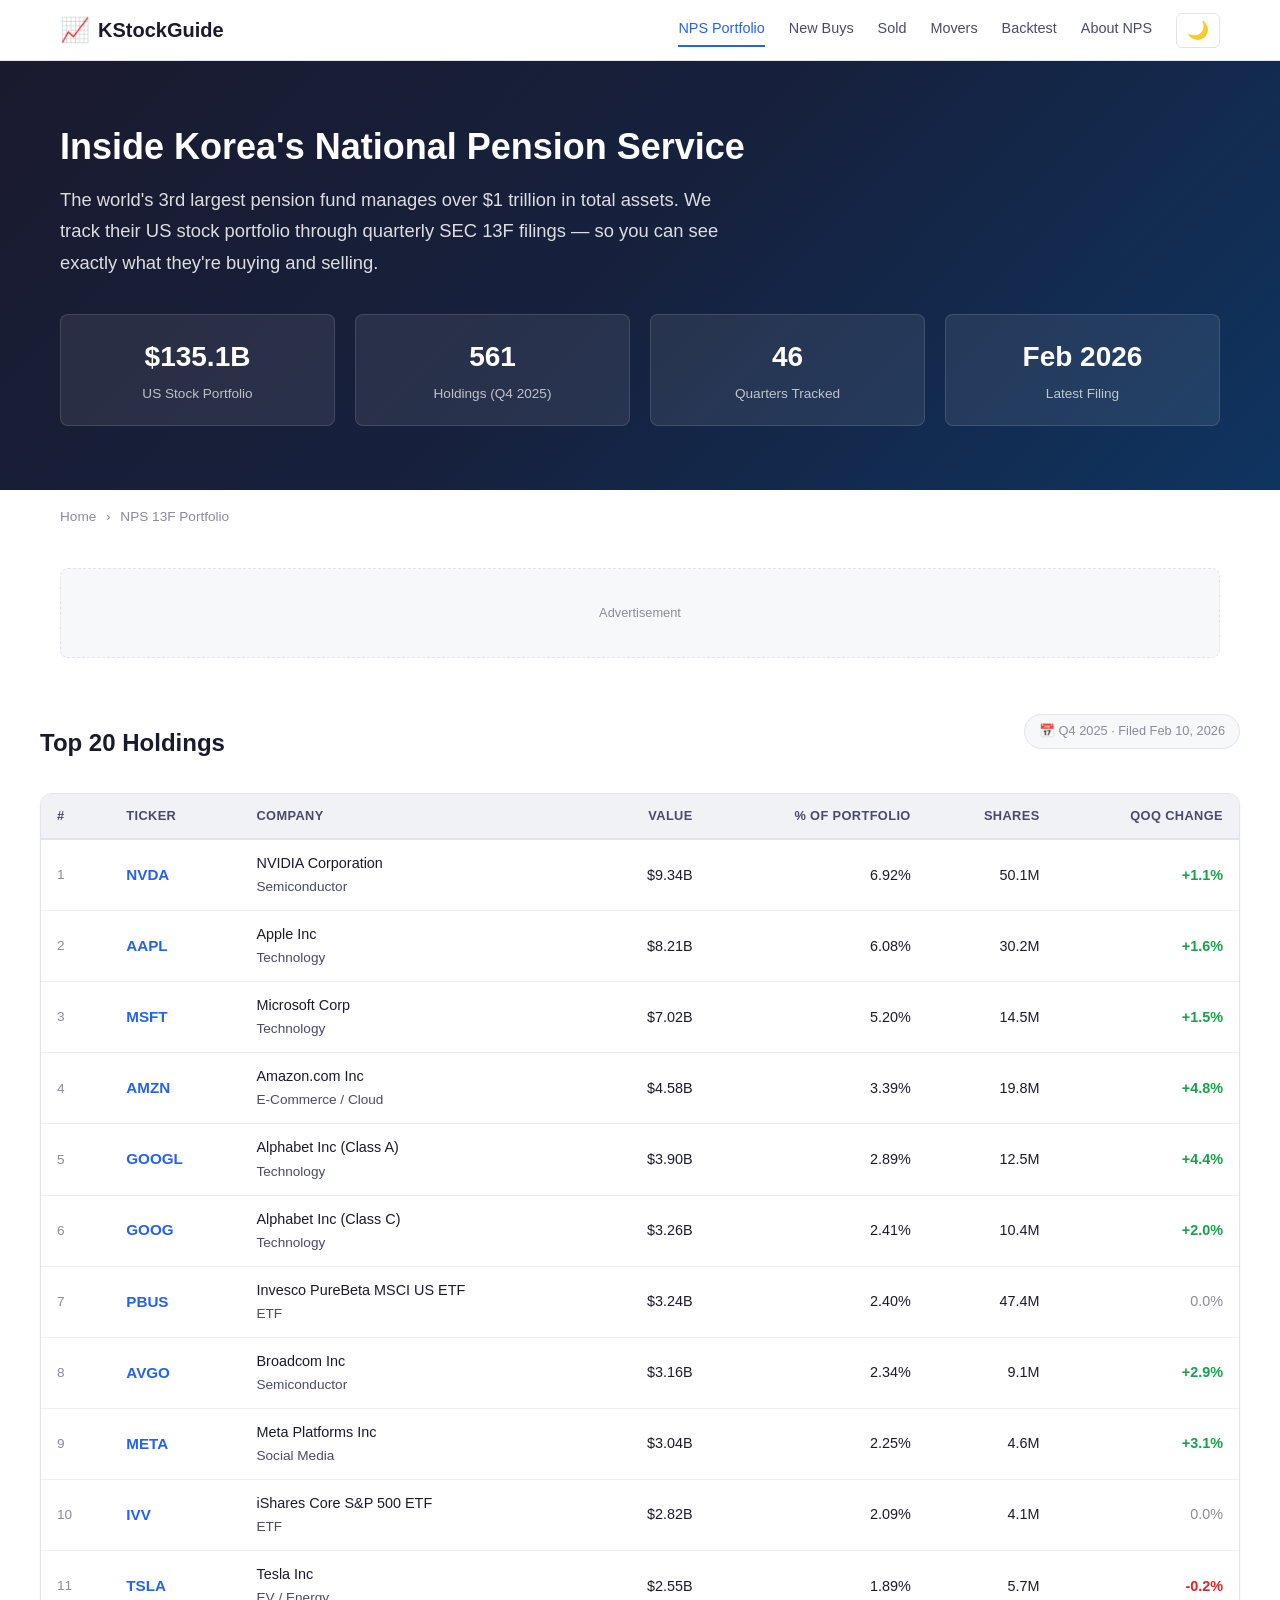
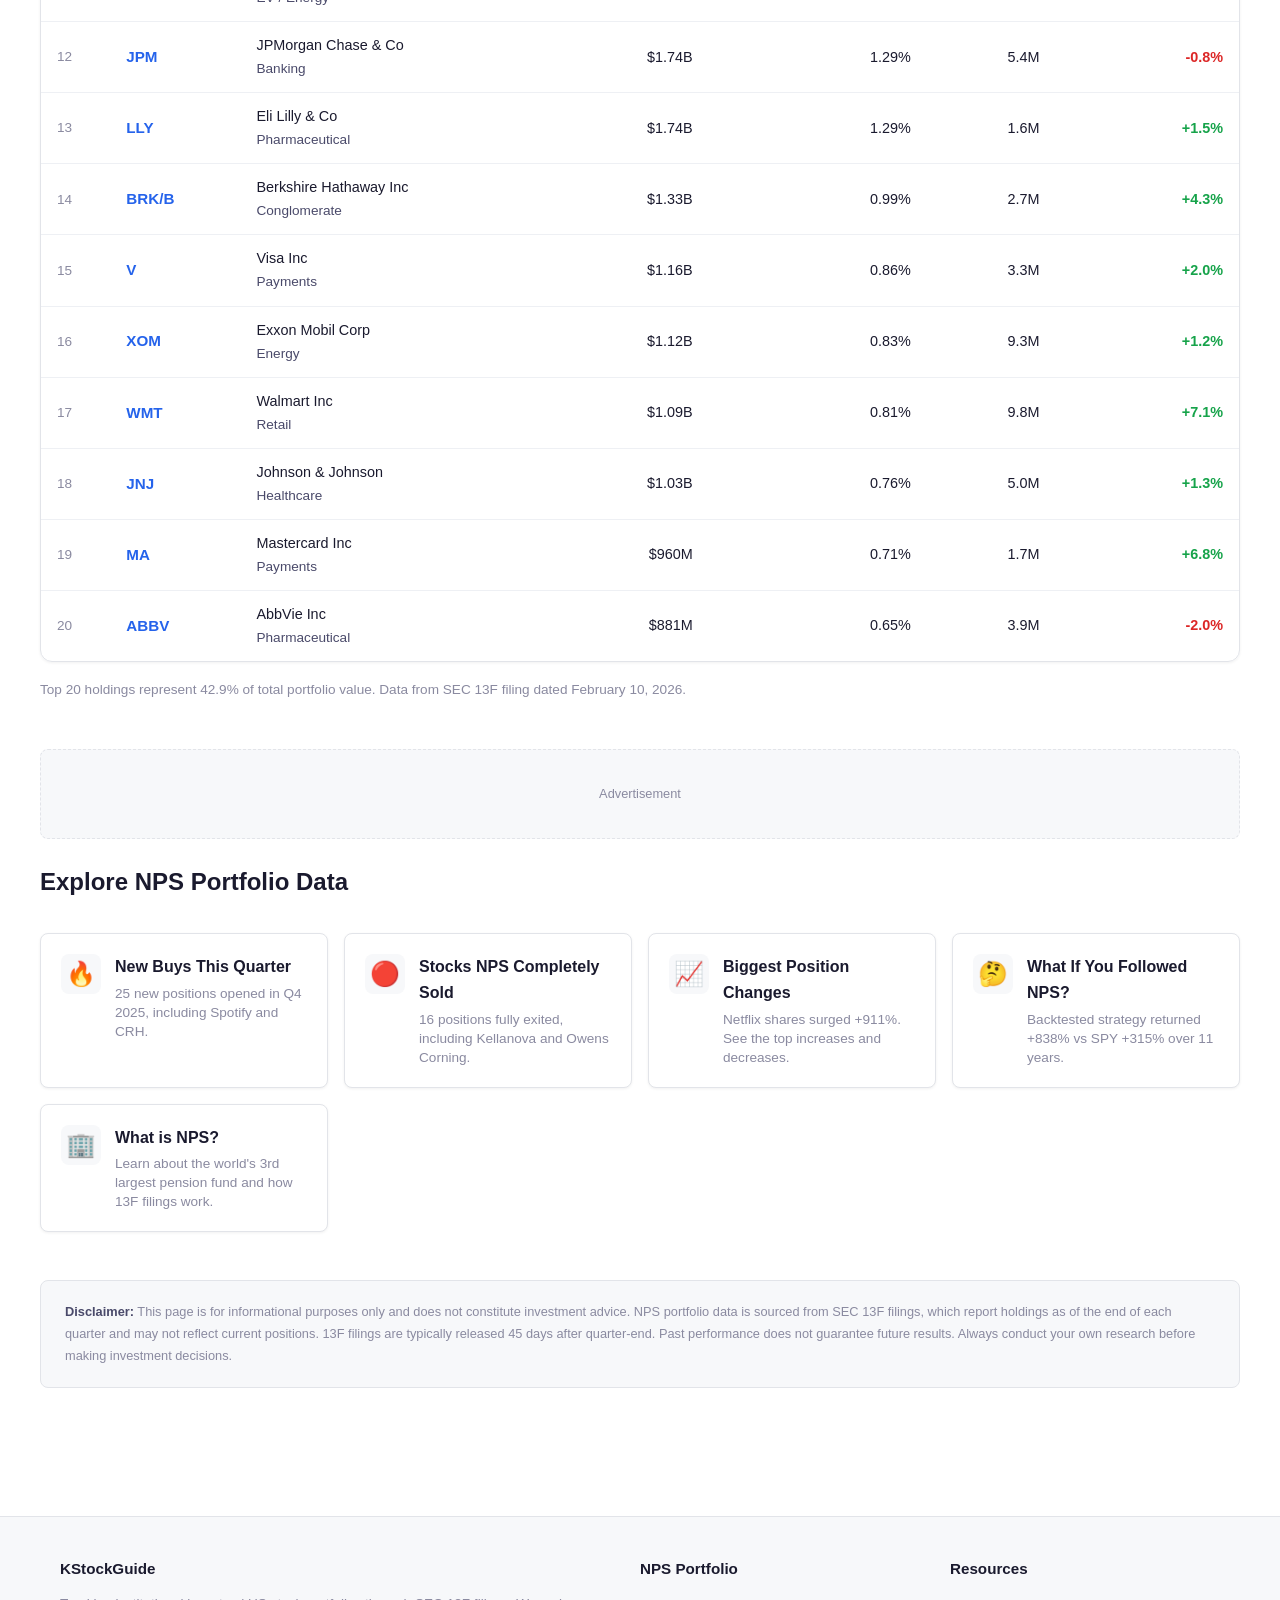
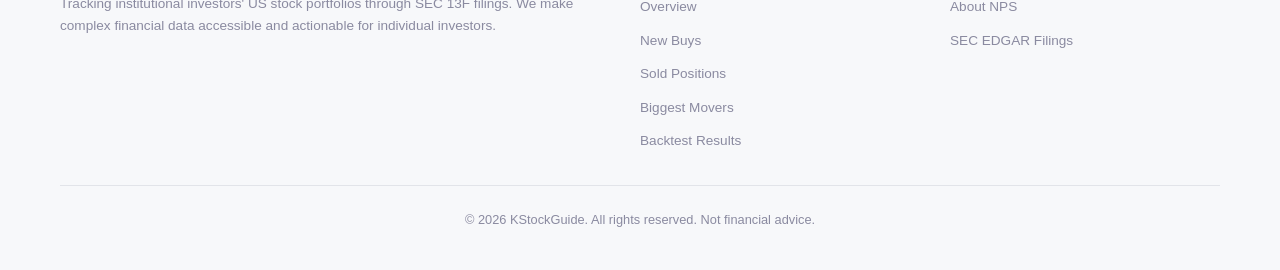
==== nps/index.html @ 9ca77d60 "Initial NPS pages for kstockguide" ====
<!DOCTYPE html>
<html lang="en">
<head>
  <meta charset="UTF-8">
  <meta name="viewport" content="width=device-width, initial-scale=1.0">
  <title>NPS 13F Portfolio — Korea's National Pension Service US Stock Holdings | KStockGuide</title>
  <meta name="description" content="Track Korea's National Pension Service (NPS) US stock portfolio. $135B in US equities across 561 holdings. Updated quarterly from SEC 13F filings.">
  <meta name="keywords" content="NPS, National Pension Service, 13F filing, Korean pension fund, US stocks, portfolio tracking">
  <link rel="canonical" href="https://kstockguide.com/nps/">

  <!-- Open Graph -->
  <meta property="og:title" content="NPS 13F Portfolio — Korea's National Pension Service US Holdings">
  <meta property="og:description" content="Track the $135B US stock portfolio of the world's 3rd largest pension fund. 561 holdings across 46 quarters.">
  <meta property="og:type" content="website">
  <meta property="og:url" content="https://kstockguide.com/nps/">
  <meta property="og:site_name" content="KStockGuide">

  <!-- Twitter -->
  <meta name="twitter:card" content="summary_large_image">
  <meta name="twitter:title" content="NPS 13F Portfolio — Korea's National Pension Service US Holdings">
  <meta name="twitter:description" content="Track the $135B US stock portfolio of the world's 3rd largest pension fund.">

  <link rel="stylesheet" href="nps-style.css">

  <!-- Google Analytics -->
  <script async src="https://www.googletagmanager.com/gtag/js?id=G-3JZ9LSC9H9"></script>
  <script>window.dataLayer=window.dataLayer||[];function gtag(){dataLayer.push(arguments);}gtag('js',new Date());gtag('config','G-3JZ9LSC9H9');</script>

  <!-- Microsoft Clarity -->
  <script type="text/javascript">(function(c,l,a,r,i,t,y){c[a]=c[a]||function(){(c[a].q=c[a].q||[]).push(arguments)};t=l.createElement(r);t.async=1;t.src="https://www.clarity.ms/tag/"+i;y=l.getElementsByTagName(r)[0];y.parentNode.insertBefore(t,y);})(window,document,"clarity","script","vjb1ph46p9");</script>

  <!-- Google AdSense -->
  <script async src="https://pagead2.googlesyndication.com/pagead/js/adsbygoogle.js?client=ca-pub-7776849230910580" crossorigin="anonymous"></script>

  <!-- JSON-LD -->
  <script type="application/ld+json">
  {
    "@context": "https://schema.org",
    "@type": "WebPage",
    "name": "NPS 13F Portfolio — Korea's National Pension Service US Stock Holdings",
    "description": "Track Korea's National Pension Service (NPS) US stock portfolio. $135B in US equities across 561 holdings.",
    "url": "https://kstockguide.com/nps/",
    "publisher": {
      "@type": "Organization",
      "name": "KStockGuide"
    },
    "breadcrumb": {
      "@type": "BreadcrumbList",
      "itemListElement": [
        {"@type": "ListItem", "position": 1, "name": "Home", "item": "https://kstockguide.com/"},
        {"@type": "ListItem", "position": 2, "name": "NPS 13F Portfolio"}
      ]
    }
  }
  </script>
</head>
<body>
  <!-- Header -->
  <header class="site-header">
    <div class="container header-inner">
      <a href="https://kstockguide.com/" class="site-logo">
        <span class="logo-icon">&#x1F4C8;</span> KStockGuide
      </a>
      <button class="mobile-menu-btn" aria-label="Toggle menu">&#9776;</button>
      <nav class="header-nav">
        <a href="/nps/" class="active">NPS Portfolio</a>
        <a href="/nps/new-buys.html">New Buys</a>
        <a href="/nps/sold.html">Sold</a>
        <a href="/nps/movers.html">Movers</a>
        <a href="/nps/backtest.html">Backtest</a>
        <a href="/nps/about-nps.html">About NPS</a>
        <button class="theme-toggle" aria-label="Toggle theme">&#127769;</button>
      </nav>
    </div>
  </header>

  <!-- Hero -->
  <section class="hero">
    <div class="container">
      <h1>Inside Korea's National Pension Service</h1>
      <p class="subtitle">The world's 3rd largest pension fund manages over $1 trillion in total assets. We track their US stock portfolio through quarterly SEC 13F filings &mdash; so you can see exactly what they're buying and selling.</p>
      <div class="hero-stats">
        <div class="hero-stat">
          <span class="stat-value">$135.1B</span>
          <span class="stat-label">US Stock Portfolio</span>
        </div>
        <div class="hero-stat">
          <span class="stat-value">561</span>
          <span class="stat-label">Holdings (Q4 2025)</span>
        </div>
        <div class="hero-stat">
          <span class="stat-value">46</span>
          <span class="stat-label">Quarters Tracked</span>
        </div>
        <div class="hero-stat">
          <span class="stat-value">Feb 2026</span>
          <span class="stat-label">Latest Filing</span>
        </div>
      </div>
    </div>
  </section>

  <!-- Breadcrumb -->
  <div class="container">
    <nav class="breadcrumb">
      <a href="https://kstockguide.com/">Home</a>
      <span>&rsaquo;</span>
      NPS 13F Portfolio
    </nav>
  </div>

  <!-- Ad Slot: Top Banner -->
  <div class="container">
    <div class="ad-slot">Advertisement</div>
  </div>

  <!-- Main Content -->
  <main class="container content-wrapper">

    <!-- Top 20 Holdings -->
    <section class="section">
      <div class="section-header">
        <h2>Top 20 Holdings</h2>
        <span class="timeline-note">&#128197; Q4 2025 &middot; Filed Feb 10, 2026</span>
      </div>

      <div class="table-container">
        <table data-sortable>
          <thead>
            <tr>
              <th data-sort="number">#</th>
              <th data-sort="string">Ticker</th>
              <th data-sort="string">Company</th>
              <th data-sort="number" class="text-right">Value</th>
              <th data-sort="number" class="text-right">% of Portfolio</th>
              <th data-sort="number" class="text-right">Shares</th>
              <th data-sort="number" class="text-right">QoQ Change</th>
            </tr>
          </thead>
          <tbody>
            <tr>
              <td class="rank-cell">1</td>
              <td class="ticker-cell">NVDA</td>
              <td>NVIDIA Corporation<br><span class="company-cell">Semiconductor</span></td>
              <td class="text-right" data-value="9344899550">$9.34B</td>
              <td class="text-right" data-value="6.92">6.92%</td>
              <td class="text-right" data-value="50106700">50.1M</td>
              <td class="text-right gain" data-value="1.1">+1.1%</td>
            </tr>
            <tr>
              <td class="rank-cell">2</td>
              <td class="ticker-cell">AAPL</td>
              <td>Apple Inc<br><span class="company-cell">Technology</span></td>
              <td class="text-right" data-value="8208878762">$8.21B</td>
              <td class="text-right" data-value="6.08">6.08%</td>
              <td class="text-right" data-value="30195243">30.2M</td>
              <td class="text-right gain" data-value="1.6">+1.6%</td>
            </tr>
            <tr>
              <td class="rank-cell">3</td>
              <td class="ticker-cell">MSFT</td>
              <td>Microsoft Corp<br><span class="company-cell">Technology</span></td>
              <td class="text-right" data-value="7016759881">$7.02B</td>
              <td class="text-right" data-value="5.20">5.20%</td>
              <td class="text-right" data-value="14508829">14.5M</td>
              <td class="text-right gain" data-value="1.5">+1.5%</td>
            </tr>
            <tr>
              <td class="rank-cell">4</td>
              <td class="ticker-cell">AMZN</td>
              <td>Amazon.com Inc<br><span class="company-cell">E-Commerce / Cloud</span></td>
              <td class="text-right" data-value="4580234892">$4.58B</td>
              <td class="text-right" data-value="3.39">3.39%</td>
              <td class="text-right" data-value="19843319">19.8M</td>
              <td class="text-right gain" data-value="4.8">+4.8%</td>
            </tr>
            <tr>
              <td class="rank-cell">5</td>
              <td class="ticker-cell">GOOGL</td>
              <td>Alphabet Inc (Class A)<br><span class="company-cell">Technology</span></td>
              <td class="text-right" data-value="3902687450">$3.90B</td>
              <td class="text-right" data-value="2.89">2.89%</td>
              <td class="text-right" data-value="12468650">12.5M</td>
              <td class="text-right gain" data-value="4.4">+4.4%</td>
            </tr>
            <tr>
              <td class="rank-cell">6</td>
              <td class="ticker-cell">GOOG</td>
              <td>Alphabet Inc (Class C)<br><span class="company-cell">Technology</span></td>
              <td class="text-right" data-value="3261078636">$3.26B</td>
              <td class="text-right" data-value="2.41">2.41%</td>
              <td class="text-right" data-value="10392220">10.4M</td>
              <td class="text-right gain" data-value="2.0">+2.0%</td>
            </tr>
            <tr>
              <td class="rank-cell">7</td>
              <td class="ticker-cell">PBUS</td>
              <td>Invesco PureBeta MSCI US ETF<br><span class="company-cell">ETF</span></td>
              <td class="text-right" data-value="3243322953">$3.24B</td>
              <td class="text-right" data-value="2.40">2.40%</td>
              <td class="text-right" data-value="47382366">47.4M</td>
              <td class="text-right" data-value="0.0" style="color:var(--text-muted)">0.0%</td>
            </tr>
            <tr>
              <td class="rank-cell">8</td>
              <td class="ticker-cell">AVGO</td>
              <td>Broadcom Inc<br><span class="company-cell">Semiconductor</span></td>
              <td class="text-right" data-value="3155457382">$3.16B</td>
              <td class="text-right" data-value="2.34">2.34%</td>
              <td class="text-right" data-value="9117184">9.1M</td>
              <td class="text-right gain" data-value="2.9">+2.9%</td>
            </tr>
            <tr>
              <td class="rank-cell">9</td>
              <td class="ticker-cell">META</td>
              <td>Meta Platforms Inc<br><span class="company-cell">Social Media</span></td>
              <td class="text-right" data-value="3041542899">$3.04B</td>
              <td class="text-right" data-value="2.25">2.25%</td>
              <td class="text-right" data-value="4607770">4.6M</td>
              <td class="text-right gain" data-value="3.1">+3.1%</td>
            </tr>
            <tr>
              <td class="rank-cell">10</td>
              <td class="ticker-cell">IVV</td>
              <td>iShares Core S&amp;P 500 ETF<br><span class="company-cell">ETF</span></td>
              <td class="text-right" data-value="2821758175">$2.82B</td>
              <td class="text-right" data-value="2.09">2.09%</td>
              <td class="text-right" data-value="4119355">4.1M</td>
              <td class="text-right" data-value="0.0" style="color:var(--text-muted)">0.0%</td>
            </tr>
            <tr>
              <td class="rank-cell">11</td>
              <td class="ticker-cell">TSLA</td>
              <td>Tesla Inc<br><span class="company-cell">EV / Energy</span></td>
              <td class="text-right" data-value="2551161272">$2.55B</td>
              <td class="text-right" data-value="1.89">1.89%</td>
              <td class="text-right" data-value="5672777">5.7M</td>
              <td class="text-right loss" data-value="-0.2">-0.2%</td>
            </tr>
            <tr>
              <td class="rank-cell">12</td>
              <td class="ticker-cell">JPM</td>
              <td>JPMorgan Chase &amp; Co<br><span class="company-cell">Banking</span></td>
              <td class="text-right" data-value="1742884758">$1.74B</td>
              <td class="text-right" data-value="1.29">1.29%</td>
              <td class="text-right" data-value="5408990">5.4M</td>
              <td class="text-right loss" data-value="-0.8">-0.8%</td>
            </tr>
            <tr>
              <td class="rank-cell">13</td>
              <td class="ticker-cell">LLY</td>
              <td>Eli Lilly &amp; Co<br><span class="company-cell">Pharmaceutical</span></td>
              <td class="text-right" data-value="1736303518">$1.74B</td>
              <td class="text-right" data-value="1.29">1.29%</td>
              <td class="text-right" data-value="1615647">1.6M</td>
              <td class="text-right gain" data-value="1.5">+1.5%</td>
            </tr>
            <tr>
              <td class="rank-cell">14</td>
              <td class="ticker-cell">BRK/B</td>
              <td>Berkshire Hathaway Inc<br><span class="company-cell">Conglomerate</span></td>
              <td class="text-right" data-value="1334842367">$1.33B</td>
              <td class="text-right" data-value="0.99">0.99%</td>
              <td class="text-right" data-value="2655610">2.7M</td>
              <td class="text-right gain" data-value="4.3">+4.3%</td>
            </tr>
            <tr>
              <td class="rank-cell">15</td>
              <td class="ticker-cell">V</td>
              <td>Visa Inc<br><span class="company-cell">Payments</span></td>
              <td class="text-right" data-value="1156196178">$1.16B</td>
              <td class="text-right" data-value="0.86">0.86%</td>
              <td class="text-right" data-value="3296730">3.3M</td>
              <td class="text-right gain" data-value="2.0">+2.0%</td>
            </tr>
            <tr>
              <td class="rank-cell">16</td>
              <td class="ticker-cell">XOM</td>
              <td>Exxon Mobil Corp<br><span class="company-cell">Energy</span></td>
              <td class="text-right" data-value="1122881709">$1.12B</td>
              <td class="text-right" data-value="0.83">0.83%</td>
              <td class="text-right" data-value="9330910">9.3M</td>
              <td class="text-right gain" data-value="1.2">+1.2%</td>
            </tr>
            <tr>
              <td class="rank-cell">17</td>
              <td class="ticker-cell">WMT</td>
              <td>Walmart Inc<br><span class="company-cell">Retail</span></td>
              <td class="text-right" data-value="1093304405">$1.09B</td>
              <td class="text-right" data-value="0.81">0.81%</td>
              <td class="text-right" data-value="9812461">9.8M</td>
              <td class="text-right gain" data-value="7.1">+7.1%</td>
            </tr>
            <tr>
              <td class="rank-cell">18</td>
              <td class="ticker-cell">JNJ</td>
              <td>Johnson &amp; Johnson<br><span class="company-cell">Healthcare</span></td>
              <td class="text-right" data-value="1032789356">$1.03B</td>
              <td class="text-right" data-value="0.76">0.76%</td>
              <td class="text-right" data-value="4990526">5.0M</td>
              <td class="text-right gain" data-value="1.3">+1.3%</td>
            </tr>
            <tr>
              <td class="rank-cell">19</td>
              <td class="ticker-cell">MA</td>
              <td>Mastercard Inc<br><span class="company-cell">Payments</span></td>
              <td class="text-right" data-value="960318351">$960M</td>
              <td class="text-right" data-value="0.71">0.71%</td>
              <td class="text-right" data-value="1682172">1.7M</td>
              <td class="text-right gain" data-value="6.8">+6.8%</td>
            </tr>
            <tr>
              <td class="rank-cell">20</td>
              <td class="ticker-cell">ABBV</td>
              <td>AbbVie Inc<br><span class="company-cell">Pharmaceutical</span></td>
              <td class="text-right" data-value="881224466">$881M</td>
              <td class="text-right" data-value="0.65">0.65%</td>
              <td class="text-right" data-value="3856731">3.9M</td>
              <td class="text-right loss" data-value="-2.0">-2.0%</td>
            </tr>
          </tbody>
        </table>
      </div>
      <p class="mt-16" style="font-size:0.85rem;color:var(--text-muted);">Top 20 holdings represent 42.9% of total portfolio value. Data from SEC 13F filing dated February 10, 2026.</p>
    </section>

    <!-- Ad Slot: Mid Content -->
    <div class="ad-slot">Advertisement</div>

    <!-- Quick Links -->
    <section class="section">
      <h2 class="mb-24">Explore NPS Portfolio Data</h2>
      <div class="quick-links">
        <a href="/nps/new-buys.html" class="quick-link">
          <div class="ql-icon">&#128293;</div>
          <div class="ql-text">
            <h4>New Buys This Quarter</h4>
            <p>25 new positions opened in Q4 2025, including Spotify and CRH.</p>
          </div>
        </a>
        <a href="/nps/sold.html" class="quick-link">
          <div class="ql-icon">&#128308;</div>
          <div class="ql-text">
            <h4>Stocks NPS Completely Sold</h4>
            <p>16 positions fully exited, including Kellanova and Owens Corning.</p>
          </div>
        </a>
        <a href="/nps/movers.html" class="quick-link">
          <div class="ql-icon">&#128200;</div>
          <div class="ql-text">
            <h4>Biggest Position Changes</h4>
            <p>Netflix shares surged +911%. See the top increases and decreases.</p>
          </div>
        </a>
        <a href="/nps/backtest.html" class="quick-link">
          <div class="ql-icon">&#129300;</div>
          <div class="ql-text">
            <h4>What If You Followed NPS?</h4>
            <p>Backtested strategy returned +838% vs SPY +315% over 11 years.</p>
          </div>
        </a>
        <a href="/nps/about-nps.html" class="quick-link">
          <div class="ql-icon">&#127970;</div>
          <div class="ql-text">
            <h4>What is NPS?</h4>
            <p>Learn about the world's 3rd largest pension fund and how 13F filings work.</p>
          </div>
        </a>
      </div>
    </section>

    <!-- Disclaimer -->
    <div class="disclaimer">
      <strong>Disclaimer:</strong> This page is for informational purposes only and does not constitute investment advice. NPS portfolio data is sourced from SEC 13F filings, which report holdings as of the end of each quarter and may not reflect current positions. 13F filings are typically released 45 days after quarter-end. Past performance does not guarantee future results. Always conduct your own research before making investment decisions.
    </div>
  </main>

  <!-- Footer -->
  <footer class="site-footer">
    <div class="container">
      <div class="footer-inner">
        <div class="footer-about">
          <h4>KStockGuide</h4>
          <p>Tracking institutional investors' US stock portfolios through SEC 13F filings. We make complex financial data accessible and actionable for individual investors.</p>
        </div>
        <div class="footer-links">
          <h4>NPS Portfolio</h4>
          <ul>
            <li><a href="/nps/">Overview</a></li>
            <li><a href="/nps/new-buys.html">New Buys</a></li>
            <li><a href="/nps/sold.html">Sold Positions</a></li>
            <li><a href="/nps/movers.html">Biggest Movers</a></li>
            <li><a href="/nps/backtest.html">Backtest Results</a></li>
          </ul>
        </div>
        <div class="footer-links">
          <h4>Resources</h4>
          <ul>
            <li><a href="/nps/about-nps.html">About NPS</a></li>
            <li><a href="https://www.sec.gov/cgi-bin/browse-edgar?action=getcompany&CIK=0001608046&type=13F" target="_blank" rel="noopener">SEC EDGAR Filings</a></li>
          </ul>
        </div>
      </div>
      <div class="footer-bottom">
        &copy; 2026 KStockGuide. All rights reserved. Not financial advice.
      </div>
    </div>
  </footer>

  <script src="nps-main.js"></script>
</body>
</html>
---- nps/nps-style.css ----
/* ============================================
   NPS 13F Portfolio — Shared Styles
   kstockguide.com
   ============================================ */

/* ---------- CSS Variables / Theming ---------- */
:root {
  --bg-primary: #ffffff;
  --bg-secondary: #f7f8fa;
  --bg-card: #ffffff;
  --bg-table-header: #f0f2f5;
  --bg-table-row-hover: #f5f7fa;
  --text-primary: #1a1a2e;
  --text-secondary: #4a4a6a;
  --text-muted: #8a8aa0;
  --border-color: #e2e4e9;
  --border-light: #eef0f4;
  --accent: #2563eb;
  --accent-hover: #1d4ed8;
  --gain: #16a34a;
  --gain-bg: #f0fdf4;
  --loss: #dc2626;
  --loss-bg: #fef2f2;
  --hero-bg: linear-gradient(135deg, #1a1a2e 0%, #16213e 50%, #0f3460 100%);
  --hero-text: #ffffff;
  --shadow-sm: 0 1px 3px rgba(0,0,0,0.06);
  --shadow-md: 0 4px 12px rgba(0,0,0,0.08);
  --shadow-lg: 0 8px 24px rgba(0,0,0,0.12);
  --radius: 8px;
  --radius-lg: 12px;
}

[data-theme="dark"] {
  --bg-primary: #0f0f1a;
  --bg-secondary: #1a1a2e;
  --bg-card: #16162a;
  --bg-table-header: #1e1e36;
  --bg-table-row-hover: #22223a;
  --text-primary: #e8e8f0;
  --text-secondary: #b0b0c8;
  --text-muted: #6a6a88;
  --border-color: #2a2a44;
  --border-light: #222238;
  --accent: #3b82f6;
  --accent-hover: #60a5fa;
  --gain: #22c55e;
  --gain-bg: rgba(34,197,94,0.1);
  --loss: #ef4444;
  --loss-bg: rgba(239,68,68,0.1);
  --hero-bg: linear-gradient(135deg, #0a0a18 0%, #111128 50%, #0d1f3c 100%);
  --shadow-sm: 0 1px 3px rgba(0,0,0,0.2);
  --shadow-md: 0 4px 12px rgba(0,0,0,0.3);
  --shadow-lg: 0 8px 24px rgba(0,0,0,0.4);
}

/* ---------- Reset & Base ---------- */
*, *::before, *::after {
  box-sizing: border-box;
  margin: 0;
  padding: 0;
}

html {
  font-size: 16px;
  scroll-behavior: smooth;
}

body {
  font-family: -apple-system, BlinkMacSystemFont, 'Segoe UI', Roboto, 'Helvetica Neue', Arial, sans-serif;
  background-color: var(--bg-primary);
  color: var(--text-primary);
  line-height: 1.6;
  -webkit-font-smoothing: antialiased;
  transition: background-color 0.3s, color 0.3s;
}

a {
  color: var(--accent);
  text-decoration: none;
  transition: color 0.2s;
}

a:hover {
  color: var(--accent-hover);
  text-decoration: underline;
}

img { max-width: 100%; }

/* ---------- Layout ---------- */
.container {
  max-width: 1200px;
  margin: 0 auto;
  padding: 0 20px;
}

.content-wrapper {
  padding: 32px 0 64px;
}

/* ---------- Header / Nav ---------- */
.site-header {
  background: var(--bg-card);
  border-bottom: 1px solid var(--border-color);
  position: sticky;
  top: 0;
  z-index: 100;
  backdrop-filter: blur(8px);
}

.header-inner {
  display: flex;
  align-items: center;
  justify-content: space-between;
  height: 60px;
}

.site-logo {
  font-size: 1.25rem;
  font-weight: 700;
  color: var(--text-primary);
  display: flex;
  align-items: center;
  gap: 8px;
}

.site-logo:hover {
  text-decoration: none;
  color: var(--accent);
}

.site-logo .logo-icon {
  font-size: 1.5rem;
}

.header-nav {
  display: flex;
  align-items: center;
  gap: 24px;
}

.header-nav a {
  color: var(--text-secondary);
  font-size: 0.9rem;
  font-weight: 500;
  padding: 4px 0;
  border-bottom: 2px solid transparent;
  transition: color 0.2s, border-color 0.2s;
}

.header-nav a:hover,
.header-nav a.active {
  color: var(--accent);
  border-bottom-color: var(--accent);
  text-decoration: none;
}

.theme-toggle {
  background: none;
  border: 1px solid var(--border-color);
  border-radius: 6px;
  padding: 6px 10px;
  cursor: pointer;
  font-size: 1.1rem;
  color: var(--text-secondary);
  transition: background 0.2s, border-color 0.2s;
}

.theme-toggle:hover {
  background: var(--bg-secondary);
  border-color: var(--text-muted);
}

/* Mobile menu */
.mobile-menu-btn {
  display: none;
  background: none;
  border: none;
  font-size: 1.5rem;
  color: var(--text-primary);
  cursor: pointer;
  padding: 4px;
}

@media (max-width: 768px) {
  .mobile-menu-btn { display: block; }

  .header-nav {
    display: none;
    position: absolute;
    top: 60px;
    left: 0;
    right: 0;
    background: var(--bg-card);
    border-bottom: 1px solid var(--border-color);
    flex-direction: column;
    padding: 16px 20px;
    gap: 12px;
    box-shadow: var(--shadow-md);
  }

  .header-nav.open { display: flex; }

  .header-nav a {
    padding: 8px 0;
    font-size: 1rem;
  }
}

/* ---------- Breadcrumb ---------- */
.breadcrumb {
  padding: 16px 0;
  font-size: 0.85rem;
  color: var(--text-muted);
}

.breadcrumb a {
  color: var(--text-muted);
}

.breadcrumb a:hover {
  color: var(--accent);
}

.breadcrumb span {
  margin: 0 6px;
  color: var(--text-muted);
}

/* ---------- Hero ---------- */
.hero {
  background: var(--hero-bg);
  color: var(--hero-text);
  padding: 64px 0;
  margin-bottom: 0;
}

.hero h1 {
  font-size: 2.25rem;
  font-weight: 800;
  line-height: 1.2;
  margin-bottom: 16px;
}

.hero .subtitle {
  font-size: 1.15rem;
  opacity: 0.85;
  max-width: 680px;
  line-height: 1.7;
}

.hero-stats {
  display: grid;
  grid-template-columns: repeat(auto-fit, minmax(180px, 1fr));
  gap: 20px;
  margin-top: 36px;
}

.hero-stat {
  background: rgba(255,255,255,0.08);
  border: 1px solid rgba(255,255,255,0.12);
  border-radius: var(--radius);
  padding: 20px;
  text-align: center;
}

.hero-stat .stat-value {
  font-size: 1.75rem;
  font-weight: 700;
  display: block;
}

.hero-stat .stat-label {
  font-size: 0.85rem;
  opacity: 0.7;
  margin-top: 4px;
}

@media (max-width: 768px) {
  .hero { padding: 40px 0; }
  .hero h1 { font-size: 1.6rem; }
  .hero .subtitle { font-size: 1rem; }
  .hero-stats { grid-template-columns: repeat(2, 1fr); gap: 12px; }
  .hero-stat .stat-value { font-size: 1.35rem; }
}

/* ---------- Section ---------- */
.section {
  margin-bottom: 48px;
}

.section-header {
  display: flex;
  align-items: center;
  justify-content: space-between;
  margin-bottom: 20px;
  flex-wrap: wrap;
  gap: 12px;
}

.section h2 {
  font-size: 1.5rem;
  font-weight: 700;
  color: var(--text-primary);
}

.section h3 {
  font-size: 1.2rem;
  font-weight: 600;
  color: var(--text-primary);
  margin-bottom: 16px;
}

.section p {
  color: var(--text-secondary);
  margin-bottom: 16px;
  line-height: 1.7;
}

.section-link {
  font-size: 0.9rem;
  font-weight: 500;
  white-space: nowrap;
}

/* ---------- Card ---------- */
.card {
  background: var(--bg-card);
  border: 1px solid var(--border-color);
  border-radius: var(--radius-lg);
  box-shadow: var(--shadow-sm);
  overflow: hidden;
}

.card-header {
  padding: 20px 24px;
  border-bottom: 1px solid var(--border-light);
}

.card-header h3 {
  margin-bottom: 0;
  font-size: 1.1rem;
}

.card-body {
  padding: 24px;
}

/* ---------- Tables ---------- */
.table-container {
  overflow-x: auto;
  border-radius: var(--radius-lg);
  border: 1px solid var(--border-color);
  box-shadow: var(--shadow-sm);
}

table {
  width: 100%;
  border-collapse: collapse;
  font-size: 0.9rem;
}

thead th {
  background: var(--bg-table-header);
  padding: 12px 16px;
  text-align: left;
  font-weight: 600;
  font-size: 0.8rem;
  text-transform: uppercase;
  letter-spacing: 0.03em;
  color: var(--text-secondary);
  border-bottom: 2px solid var(--border-color);
  white-space: nowrap;
  position: sticky;
  top: 0;
}

tbody td {
  padding: 12px 16px;
  border-bottom: 1px solid var(--border-light);
  color: var(--text-primary);
}

tbody tr {
  transition: background-color 0.15s;
}

tbody tr:hover {
  background-color: var(--bg-table-row-hover);
}

tbody tr:last-child td {
  border-bottom: none;
}

.text-right {
  text-align: right;
}

.text-center {
  text-align: center;
}

.ticker-cell {
  font-weight: 700;
  color: var(--accent);
  font-size: 0.95rem;
}

.company-cell {
  color: var(--text-secondary);
  font-size: 0.85rem;
}

.gain {
  color: var(--gain);
  font-weight: 600;
}

.loss {
  color: var(--loss);
  font-weight: 600;
}

.gain-bg {
  background-color: var(--gain-bg);
}

.loss-bg {
  background-color: var(--loss-bg);
}

.rank-cell {
  color: var(--text-muted);
  font-weight: 500;
  font-size: 0.85rem;
}

/* ---------- Info / Highlight Boxes ---------- */
.info-box {
  background: var(--bg-secondary);
  border: 1px solid var(--border-color);
  border-radius: var(--radius);
  padding: 20px 24px;
  margin-bottom: 24px;
}

.info-box h4 {
  font-weight: 600;
  margin-bottom: 8px;
}

.highlight-box {
  border-left: 4px solid var(--accent);
  padding: 16px 20px;
  background: var(--bg-secondary);
  border-radius: 0 var(--radius) var(--radius) 0;
  margin-bottom: 24px;
}

.highlight-box.positive {
  border-left-color: var(--gain);
}

.highlight-box.negative {
  border-left-color: var(--loss);
}

/* ---------- Stats Grid ---------- */
.stats-grid {
  display: grid;
  grid-template-columns: repeat(auto-fit, minmax(200px, 1fr));
  gap: 16px;
  margin-bottom: 32px;
}

.stat-card {
  background: var(--bg-card);
  border: 1px solid var(--border-color);
  border-radius: var(--radius);
  padding: 20px;
  text-align: center;
  box-shadow: var(--shadow-sm);
}

.stat-card .stat-value {
  font-size: 1.75rem;
  font-weight: 700;
  color: var(--text-primary);
  display: block;
}

.stat-card .stat-label {
  font-size: 0.85rem;
  color: var(--text-muted);
  margin-top: 4px;
}

.stat-card.gain .stat-value { color: var(--gain); }
.stat-card.loss .stat-value { color: var(--loss); }

/* ---------- Quick Links ---------- */
.quick-links {
  display: grid;
  grid-template-columns: repeat(auto-fit, minmax(260px, 1fr));
  gap: 16px;
  margin-top: 32px;
}

.quick-link {
  display: flex;
  align-items: flex-start;
  gap: 14px;
  padding: 20px;
  background: var(--bg-card);
  border: 1px solid var(--border-color);
  border-radius: var(--radius);
  box-shadow: var(--shadow-sm);
  transition: box-shadow 0.2s, border-color 0.2s, transform 0.2s;
}

.quick-link:hover {
  box-shadow: var(--shadow-md);
  border-color: var(--accent);
  transform: translateY(-2px);
  text-decoration: none;
}

.quick-link .ql-icon {
  font-size: 1.5rem;
  flex-shrink: 0;
  width: 40px;
  height: 40px;
  display: flex;
  align-items: center;
  justify-content: center;
  background: var(--bg-secondary);
  border-radius: var(--radius);
}

.quick-link .ql-text h4 {
  font-size: 1rem;
  font-weight: 600;
  color: var(--text-primary);
  margin-bottom: 4px;
}

.quick-link .ql-text p {
  font-size: 0.85rem;
  color: var(--text-muted);
  margin: 0;
  line-height: 1.4;
}

/* ---------- Ad Slots ---------- */
.ad-slot {
  background: var(--bg-secondary);
  border: 1px dashed var(--border-color);
  border-radius: var(--radius);
  padding: 16px;
  text-align: center;
  color: var(--text-muted);
  font-size: 0.8rem;
  margin: 24px 0;
  min-height: 90px;
  display: flex;
  align-items: center;
  justify-content: center;
}

.ad-slot-sidebar {
  min-height: 250px;
}

/* ---------- Disclaimer ---------- */
.disclaimer {
  background: var(--bg-secondary);
  border: 1px solid var(--border-color);
  border-radius: var(--radius);
  padding: 20px 24px;
  margin-top: 40px;
  font-size: 0.8rem;
  color: var(--text-muted);
  line-height: 1.7;
}

.disclaimer strong {
  color: var(--text-secondary);
}

/* ---------- Footer ---------- */
.site-footer {
  background: var(--bg-secondary);
  border-top: 1px solid var(--border-color);
  padding: 40px 0;
  margin-top: 64px;
}

.footer-inner {
  display: grid;
  grid-template-columns: 2fr 1fr 1fr;
  gap: 40px;
}

.footer-about h4,
.footer-links h4 {
  font-size: 0.95rem;
  font-weight: 600;
  margin-bottom: 12px;
  color: var(--text-primary);
}

.footer-about p {
  font-size: 0.85rem;
  color: var(--text-muted);
  line-height: 1.6;
  margin: 0;
}

.footer-links ul {
  list-style: none;
}

.footer-links li {
  margin-bottom: 8px;
}

.footer-links a {
  font-size: 0.85rem;
  color: var(--text-muted);
}

.footer-links a:hover {
  color: var(--accent);
}

.footer-bottom {
  text-align: center;
  padding-top: 24px;
  margin-top: 24px;
  border-top: 1px solid var(--border-color);
  font-size: 0.8rem;
  color: var(--text-muted);
}

@media (max-width: 768px) {
  .footer-inner {
    grid-template-columns: 1fr;
    gap: 24px;
  }
}

/* ---------- Utilities ---------- */
.mb-0 { margin-bottom: 0; }
.mb-8 { margin-bottom: 8px; }
.mb-16 { margin-bottom: 16px; }
.mb-24 { margin-bottom: 24px; }
.mb-32 { margin-bottom: 32px; }
.mt-16 { margin-top: 16px; }
.mt-24 { margin-top: 24px; }
.mt-32 { margin-top: 32px; }

.badge {
  display: inline-block;
  padding: 3px 10px;
  border-radius: 20px;
  font-size: 0.75rem;
  font-weight: 600;
}

.badge-new {
  background: #dbeafe;
  color: #1d4ed8;
}

[data-theme="dark"] .badge-new {
  background: rgba(59,130,246,0.15);
  color: #60a5fa;
}

.badge-sold {
  background: #fee2e2;
  color: #dc2626;
}

[data-theme="dark"] .badge-sold {
  background: rgba(239,68,68,0.15);
  color: #f87171;
}

.badge-increase {
  background: var(--gain-bg);
  color: var(--gain);
}

.badge-decrease {
  background: var(--loss-bg);
  color: var(--loss);
}

/* Page title */
.page-title {
  margin-bottom: 8px;
}

.page-title h1 {
  font-size: 1.75rem;
  font-weight: 700;
}

.page-description {
  color: var(--text-secondary);
  font-size: 1rem;
  margin-bottom: 32px;
  max-width: 720px;
  line-height: 1.7;
}

/* Timeline */
.timeline-note {
  display: inline-flex;
  align-items: center;
  gap: 6px;
  background: var(--bg-secondary);
  border: 1px solid var(--border-color);
  border-radius: 20px;
  padding: 6px 14px;
  font-size: 0.8rem;
  color: var(--text-muted);
  margin-bottom: 24px;
}

/* Print */
@media print {
  .site-header, .site-footer, .ad-slot, .theme-toggle { display: none; }
  body { background: #fff; color: #000; }
  .hero { background: #1a1a2e !important; print-color-adjust: exact; }
}
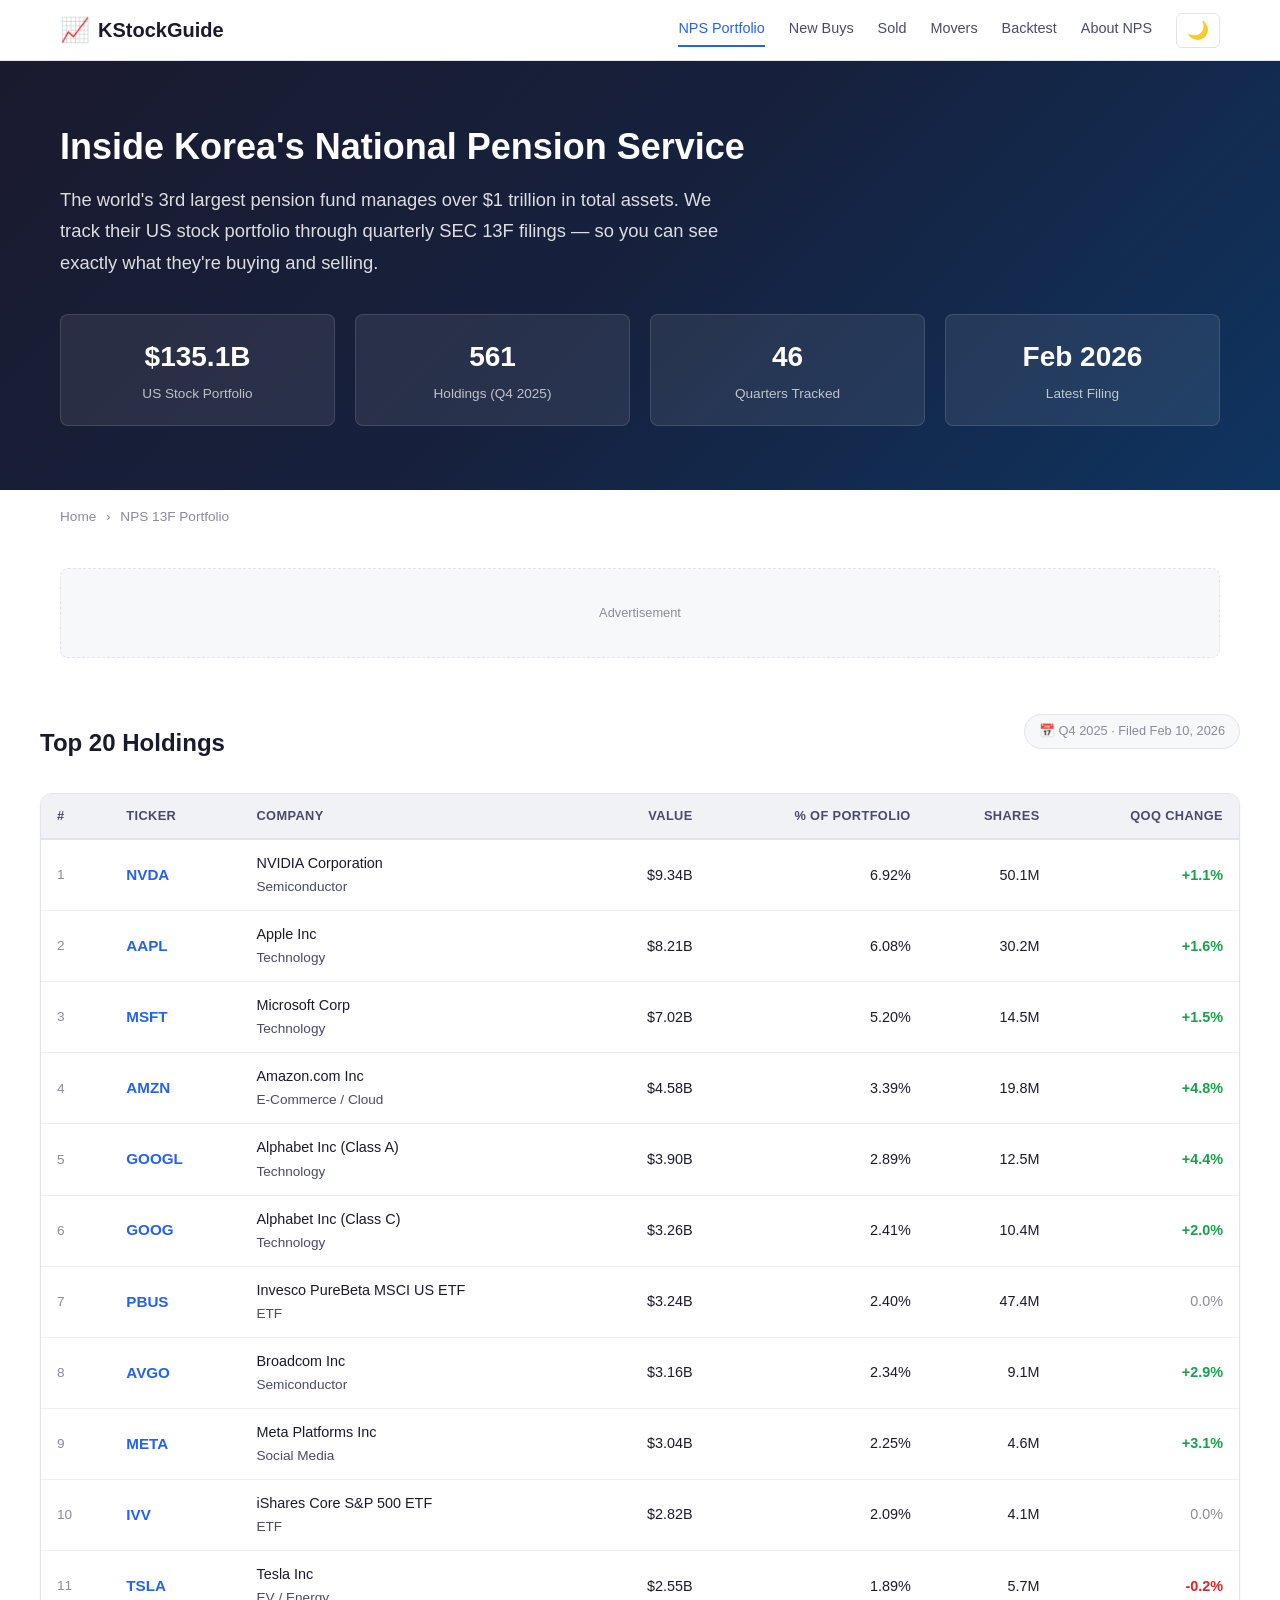
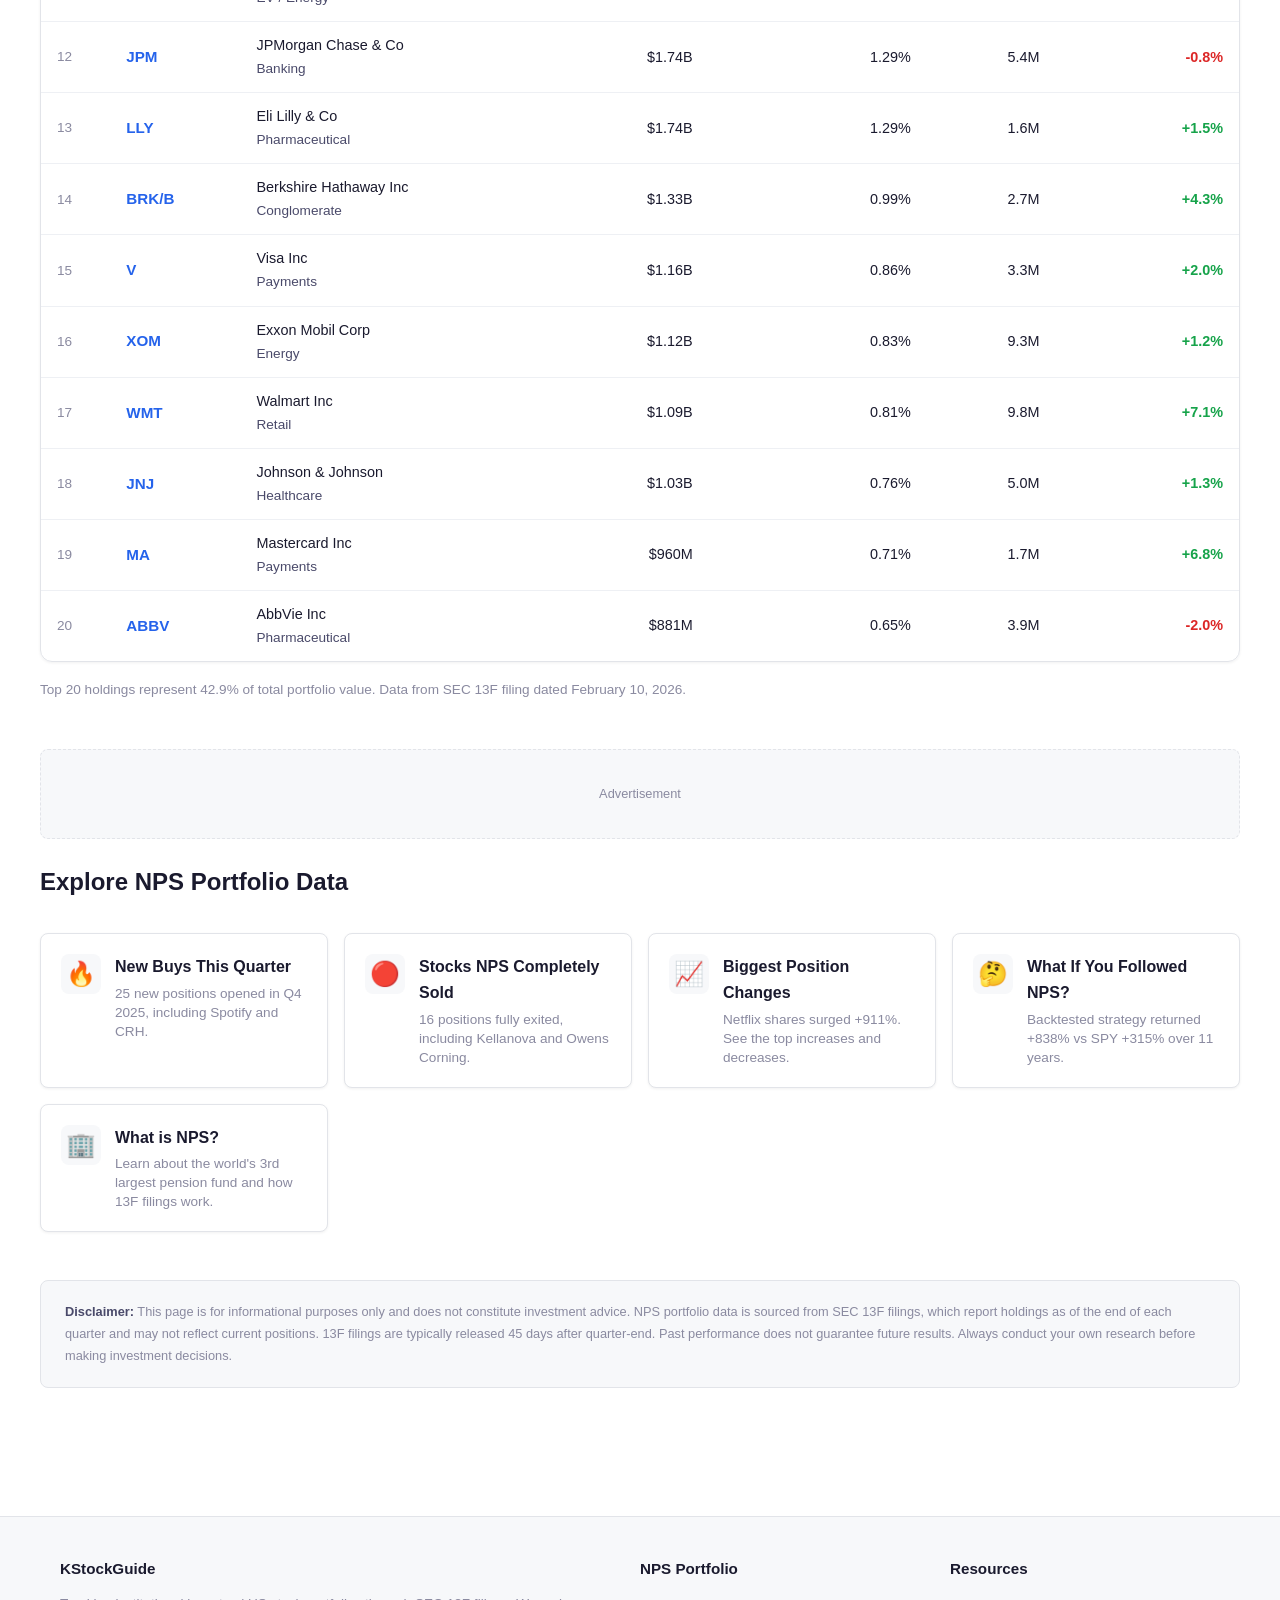
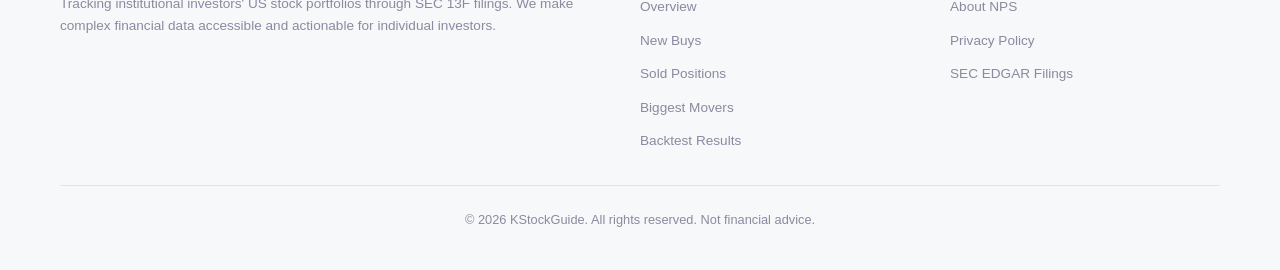
==== commit cf491c8f: "Add AdSense compliance files: privacy policy, ads.txt, robots.txt, sitemap - Add privacy-policy.html" ====
--- a/nps/index.html
+++ b/nps/index.html
@@ -58,17 +58,17 @@
   <!-- Header -->
   <header class="site-header">
     <div class="container header-inner">
-      <a href="https://kstockguide.com/" class="site-logo">
+      <a href="index.html" class="site-logo">
         <span class="logo-icon">&#x1F4C8;</span> KStockGuide
       </a>
       <button class="mobile-menu-btn" aria-label="Toggle menu">&#9776;</button>
       <nav class="header-nav">
-        <a href="/nps/" class="active">NPS Portfolio</a>
-        <a href="/nps/new-buys.html">New Buys</a>
-        <a href="/nps/sold.html">Sold</a>
-        <a href="/nps/movers.html">Movers</a>
-        <a href="/nps/backtest.html">Backtest</a>
-        <a href="/nps/about-nps.html">About NPS</a>
+        <a href="index.html" class="active">NPS Portfolio</a>
+        <a href="new-buys.html">New Buys</a>
+        <a href="sold.html">Sold</a>
+        <a href="movers.html">Movers</a>
+        <a href="backtest.html">Backtest</a>
+        <a href="about-nps.html">About NPS</a>
         <button class="theme-toggle" aria-label="Toggle theme">&#127769;</button>
       </nav>
     </div>
@@ -103,7 +103,7 @@
   <!-- Breadcrumb -->
   <div class="container">
     <nav class="breadcrumb">
-      <a href="https://kstockguide.com/">Home</a>
+      <a href="index.html">Home</a>
       <span>&rsaquo;</span>
       NPS 13F Portfolio
     </nav>
@@ -331,35 +331,35 @@
     <section class="section">
       <h2 class="mb-24">Explore NPS Portfolio Data</h2>
       <div class="quick-links">
-        <a href="/nps/new-buys.html" class="quick-link">
+        <a href="new-buys.html" class="quick-link">
           <div class="ql-icon">&#128293;</div>
           <div class="ql-text">
             <h4>New Buys This Quarter</h4>
             <p>25 new positions opened in Q4 2025, including Spotify and CRH.</p>
           </div>
         </a>
-        <a href="/nps/sold.html" class="quick-link">
+        <a href="sold.html" class="quick-link">
           <div class="ql-icon">&#128308;</div>
           <div class="ql-text">
             <h4>Stocks NPS Completely Sold</h4>
             <p>16 positions fully exited, including Kellanova and Owens Corning.</p>
           </div>
         </a>
-        <a href="/nps/movers.html" class="quick-link">
+        <a href="movers.html" class="quick-link">
           <div class="ql-icon">&#128200;</div>
           <div class="ql-text">
             <h4>Biggest Position Changes</h4>
             <p>Netflix shares surged +911%. See the top increases and decreases.</p>
           </div>
         </a>
-        <a href="/nps/backtest.html" class="quick-link">
+        <a href="backtest.html" class="quick-link">
           <div class="ql-icon">&#129300;</div>
           <div class="ql-text">
             <h4>What If You Followed NPS?</h4>
             <p>Backtested strategy returned +838% vs SPY +315% over 11 years.</p>
           </div>
         </a>
-        <a href="/nps/about-nps.html" class="quick-link">
+        <a href="about-nps.html" class="quick-link">
           <div class="ql-icon">&#127970;</div>
           <div class="ql-text">
             <h4>What is NPS?</h4>
@@ -386,17 +386,18 @@
         <div class="footer-links">
           <h4>NPS Portfolio</h4>
           <ul>
-            <li><a href="/nps/">Overview</a></li>
-            <li><a href="/nps/new-buys.html">New Buys</a></li>
-            <li><a href="/nps/sold.html">Sold Positions</a></li>
-            <li><a href="/nps/movers.html">Biggest Movers</a></li>
-            <li><a href="/nps/backtest.html">Backtest Results</a></li>
+            <li><a href="index.html">Overview</a></li>
+            <li><a href="new-buys.html">New Buys</a></li>
+            <li><a href="sold.html">Sold Positions</a></li>
+            <li><a href="movers.html">Biggest Movers</a></li>
+            <li><a href="backtest.html">Backtest Results</a></li>
           </ul>
         </div>
         <div class="footer-links">
           <h4>Resources</h4>
           <ul>
-            <li><a href="/nps/about-nps.html">About NPS</a></li>
+            <li><a href="about-nps.html">About NPS</a></li>
+            <li><a href="privacy-policy.html">Privacy Policy</a></li>
             <li><a href="https://www.sec.gov/cgi-bin/browse-edgar?action=getcompany&CIK=0001608046&type=13F" target="_blank" rel="noopener">SEC EDGAR Filings</a></li>
           </ul>
         </div>
